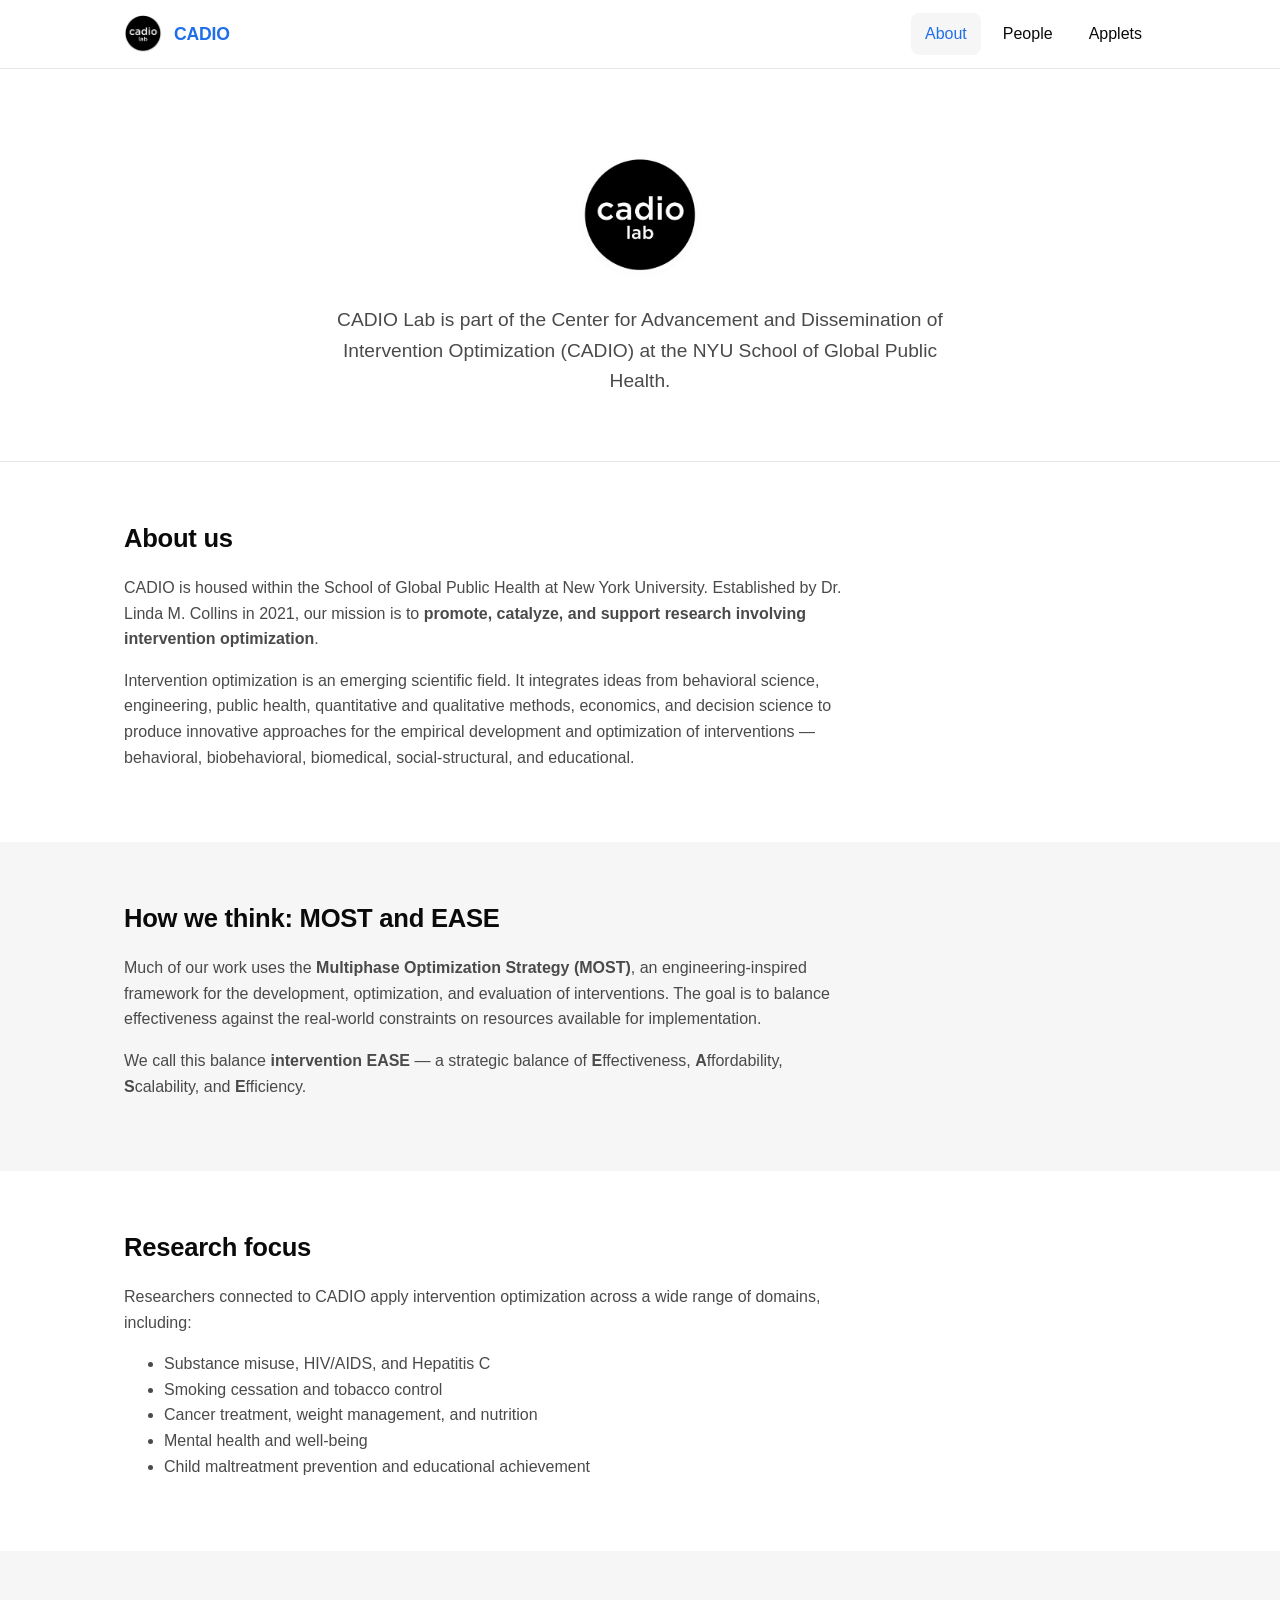
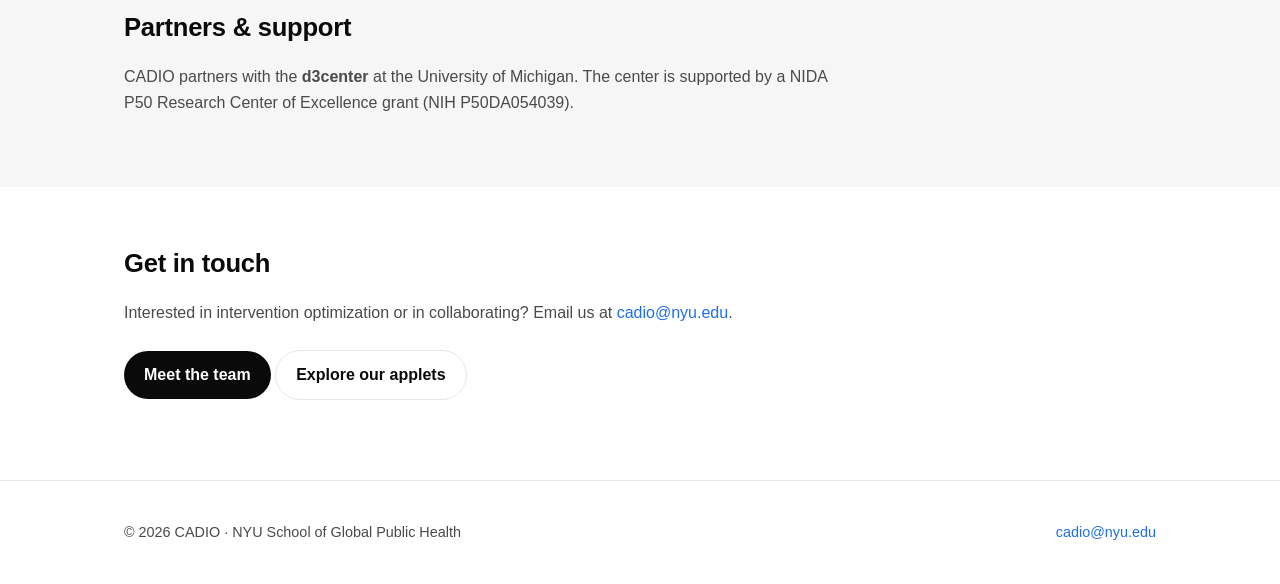
==== index.html @ 73a47a4c "Update hero section content in index.html Removed the h1 heading and updated the paragraph text to p" ====
<!DOCTYPE html>
<html lang="en">
<head>
  <meta charset="UTF-8" />
  <meta name="viewport" content="width=device-width, initial-scale=1.0" />
  <meta name="description" content="CADIO Lab is part of the Center for Advancement and Dissemination of Intervention Optimization (CADIO) at the NYU School of Global Public Health." />
  <link rel="icon" href="assets/logo.png" />
  <link rel="stylesheet" href="css/style.css" />
</head>
<body>
  <!-- ===== Header ===== -->
  <header class="site-header">
    <div class="wrap nav">
      <a class="brand" href="index.html">
        <img src="assets/logo.png" alt="CADIO logo" />
        <span>CADIO</span>
      </a>
      <button class="nav-toggle" aria-label="Toggle navigation">☰</button>
      <nav class="nav-links">
        <a href="index.html" class="active">About</a>
        <a href="people.html">People</a>
        <a href="applets.html">Applets</a>
      </nav>
    </div>
  </header>

  <!-- ===== Hero ===== -->
  <section class="hero">
    <div class="wrap">
      <img class="logo" src="assets/logo.png" alt="CADIO logo" />
      <p class="lead">
CADIO Lab is part of the Center for Advancement and Dissemination of Intervention Optimization (CADIO) at the NYU School of Global Public Health.
      </p>
    </div>
  </section>

  <!-- ===== About ===== -->
  <section class="block">
    <div class="wrap prose">
      <h2>About us</h2>
      <p>
        CADIO is housed within the School of Global Public Health at New York
        University. Established by Dr. Linda M. Collins in 2021, our mission is to
        <strong>promote, catalyze, and support research involving intervention
        optimization</strong>.
      </p>
      <p>
        Intervention optimization is an emerging scientific field. It integrates
        ideas from behavioral science, engineering, public health, quantitative
        and qualitative methods, economics, and decision science to produce
        innovative approaches for the empirical development and optimization of
        interventions — behavioral, biobehavioral, biomedical, social-structural,
        and educational.
      </p>
    </div>
  </section>

  <!-- ===== MOST + EASE ===== -->
  <section class="block alt">
    <div class="wrap prose">
      <h2>How we think: MOST and EASE</h2>
      <p>
        Much of our work uses the <strong>Multiphase Optimization Strategy
        (MOST)</strong>, an engineering-inspired framework for the development,
        optimization, and evaluation of interventions. The goal is to balance
        effectiveness against the real-world constraints on resources available
        for implementation.
      </p>
      <p>
        We call this balance <strong>intervention EASE</strong> — a strategic
        balance of <strong>E</strong>ffectiveness, <strong>A</strong>ffordability,
        <strong>S</strong>calability, and <strong>E</strong>fficiency.
      </p>
    </div>
  </section>

  <!-- ===== Research focus ===== -->
  <section class="block">
    <div class="wrap prose">
      <h2>Research focus</h2>
      <p>Researchers connected to CADIO apply intervention optimization across a wide range of domains, including:</p>
      <ul>
        <li>Substance misuse, HIV/AIDS, and Hepatitis C</li>
        <li>Smoking cessation and tobacco control</li>
        <li>Cancer treatment, weight management, and nutrition</li>
        <li>Mental health and well-being</li>
        <li>Child maltreatment prevention and educational achievement</li>
      </ul>
    </div>
  </section>

  <!-- ===== Partners / funding ===== -->
  <section class="block alt">
    <div class="wrap prose">
      <h2>Partners &amp; support</h2>
      <p>
        CADIO partners with the <strong>d3center</strong> at the University of
        Michigan. The center is supported by a NIDA P50 Research Center of
        Excellence grant (NIH P50DA054039).
      </p>
    </div>
  </section>

  <!-- ===== Contact / CTA ===== -->
  <section class="block">
    <div class="wrap prose">
      <h2>Get in touch</h2>
      <p>
        Interested in intervention optimization or in collaborating? Email us at
        <a href="mailto:cadio@nyu.edu">cadio@nyu.edu</a>.
      </p>
      <a class="btn" href="people.html">Meet the team</a>
      <a class="btn ghost" href="applets.html">Explore our applets</a>
    </div>
  </section>

  <!-- ===== Footer ===== -->
  <footer class="site-footer">
    <div class="wrap">
      <span>© <span id="year"></span> CADIO · NYU School of Global Public Health</span>
      <span><a href="mailto:cadio@nyu.edu">cadio@nyu.edu</a></span>
    </div>
  </footer>

  <script src="js/main.js"></script>
  <script>document.getElementById('year').textContent = new Date().getFullYear();</script>
</body>
</html>
---- css/style.css ----
/* ===========================================================
   CADIO Lab — shared stylesheet
   Edit the variables below to re-theme the whole site.
   =========================================================== */

:root {
  --ink: #0a0a0a;          /* near-black text + logo color   */
  --ink-soft: #4a4a4a;     /* secondary text                 */
  --line: #e6e6e6;         /* hairline borders               */
  --bg: #ffffff;           /* page background                */
  --bg-soft: #f6f6f6;      /* alternating section background  */
  --accent: #1f6feb;       /* single accent (links, buttons) */
  --maxw: 1080px;          /* content width                  */
  --radius: 14px;
  --shadow: 0 1px 2px rgba(0,0,0,.04), 0 8px 24px rgba(0,0,0,.06);
  --font: -apple-system, BlinkMacSystemFont, "Segoe UI", Roboto, Helvetica,
          Arial, "Apple Color Emoji", sans-serif;
}

* { box-sizing: border-box; }

html { scroll-behavior: smooth; }

body {
  margin: 0;
  font-family: var(--font);
  color: var(--ink);
  background: var(--bg);
  line-height: 1.6;
  -webkit-font-smoothing: antialiased;
}

a { color: var(--accent); text-decoration: none; }
a:hover { text-decoration: underline; }

img { max-width: 100%; display: block; }

.wrap { max-width: var(--maxw); margin: 0 auto; padding: 0 24px; }

/* ---------- Header / nav ---------- */
.site-header {
  position: sticky;
  top: 0;
  z-index: 50;
  background: rgba(255, 255, 255, 0.9);
  backdrop-filter: saturate(180%) blur(10px);
  border-bottom: 1px solid var(--line);
}

.nav {
  display: flex;
  align-items: center;
  justify-content: space-between;
  height: 68px;
}

.brand { display: flex; align-items: center; gap: 12px; }
.brand img { width: 38px; height: 38px; border-radius: 50%; }
.brand span { font-weight: 700; font-size: 1.1rem; letter-spacing: -0.01em; }
.brand:hover { text-decoration: none; }

.nav-links { display: flex; align-items: center; gap: 8px; }
.nav-links a {
  color: var(--ink);
  padding: 8px 14px;
  border-radius: 8px;
  font-weight: 500;
}
.nav-links a:hover { background: var(--bg-soft); text-decoration: none; }
.nav-links a.active { color: var(--accent); background: var(--bg-soft); }

.nav-toggle {
  display: none;
  background: none;
  border: 1px solid var(--line);
  border-radius: 8px;
  padding: 8px 10px;
  cursor: pointer;
  font-size: 1.1rem;
}

/* ---------- Hero ---------- */
.hero {
  padding: 88px 0 64px;
  text-align: center;
  border-bottom: 1px solid var(--line);
}
.hero img.logo { width: 120px; height: 120px; border-radius: 50%; margin: 0 auto 28px; }
.hero h1 { font-size: clamp(2rem, 5vw, 3.2rem); margin: 0 0 12px; letter-spacing: -0.02em; }
.hero p.lead { font-size: 1.2rem; color: var(--ink-soft); max-width: 640px; margin: 0 auto; }

/* ---------- Page header (sub-pages) ---------- */
.page-head { padding: 64px 0 32px; border-bottom: 1px solid var(--line); }
.page-head h1 { font-size: clamp(1.8rem, 4vw, 2.6rem); margin: 0 0 8px; letter-spacing: -0.02em; }
.page-head p { color: var(--ink-soft); font-size: 1.1rem; margin: 0; max-width: 680px; }

/* ---------- Generic sections ---------- */
section.block { padding: 56px 0; }
section.block.alt { background: var(--bg-soft); }
section.block h2 { font-size: 1.6rem; margin: 0 0 16px; letter-spacing: -0.01em; }
.prose p { color: var(--ink-soft); max-width: 720px; }
.prose ul { color: var(--ink-soft); max-width: 720px; }

/* ---------- Buttons ---------- */
.btn {
  display: inline-block;
  background: var(--ink);
  color: #fff;
  padding: 11px 20px;
  border-radius: 999px;
  font-weight: 600;
  margin-top: 8px;
}
.btn:hover { text-decoration: none; opacity: 0.9; }
.btn.ghost { background: transparent; color: var(--ink); border: 1px solid var(--line); }

/* ---------- Card grids (people + applets) ---------- */
.grid {
  display: grid;
  gap: 22px;
  grid-template-columns: repeat(auto-fill, minmax(240px, 1fr));
  margin-top: 8px;
}

.card {
  border: 1px solid var(--line);
  border-radius: var(--radius);
  background: var(--bg);
  padding: 22px;
  transition: transform .15s ease, box-shadow .15s ease;
}
.card:hover { transform: translateY(-3px); box-shadow: var(--shadow); }

/* People card */
.person { text-align: center; }
.person img,
.person .avatar {
  width: 104px; height: 104px;
  border-radius: 50%;
  object-fit: cover;
  margin: 0 auto 14px;
  background: var(--bg-soft);
}
.person .avatar {
  display: flex; align-items: center; justify-content: center;
  background: var(--ink);
  color: #fff;
  font-weight: 700;
  font-size: 1.7rem;
  letter-spacing: 0.02em;
}
.person h3 { margin: 0 0 2px; font-size: 1.1rem; }
.person .role { color: var(--accent); font-size: 0.92rem; font-weight: 600; }
.person .affil { color: var(--ink-soft); font-size: 0.86rem; margin: 8px 0 0; }
.person .bio { color: var(--ink-soft); font-size: 0.9rem; margin: 10px 0 0; }
.person .links { margin-top: 12px; display: flex; gap: 12px; justify-content: center; font-size: 0.88rem; }

/* Compact card for the large ambassador roster */
.grid.compact { grid-template-columns: repeat(auto-fill, minmax(220px, 1fr)); gap: 16px; }
.grid.compact .card { padding: 18px; }
.grid.compact .avatar { width: 76px; height: 76px; font-size: 1.25rem; }
.grid.compact h3 { font-size: 1rem; }

/* Applet card */
.applet h3 { margin: 0 0 8px; font-size: 1.2rem; }
.applet p { color: var(--ink-soft); font-size: 0.95rem; margin: 0 0 16px; }
.applet .tags { display: flex; flex-wrap: wrap; gap: 6px; margin: 0 0 16px; }
.applet .tag {
  font-size: 0.75rem; font-weight: 600;
  color: var(--ink-soft);
  background: var(--bg-soft);
  border: 1px solid var(--line);
  padding: 3px 10px; border-radius: 999px;
}
.applet .mirror-note { font-size: 0.82rem; color: var(--ink-soft); margin: 0 0 12px; }
.applet .launch-row { display: flex; flex-wrap: wrap; gap: 10px; }
.applet .launch-row .btn { margin-top: 0; }

/* Section label for grouping people */
.group-label {
  font-size: 0.8rem; font-weight: 700; text-transform: uppercase;
  letter-spacing: 0.08em; color: var(--ink-soft);
  margin: 40px 0 4px;
}
.group-label:first-of-type { margin-top: 8px; }

/* ---------- Footer ---------- */
.site-footer {
  border-top: 1px solid var(--line);
  padding: 40px 0;
  margin-top: 24px;
  color: var(--ink-soft);
  font-size: 0.9rem;
}
.site-footer .wrap { display: flex; justify-content: space-between; flex-wrap: wrap; gap: 12px; }

/* ---------- Responsive ---------- */
@media (max-width: 720px) {
  .nav-toggle { display: block; }
  .nav-links {
    display: none;
    position: absolute;
    top: 68px; left: 0; right: 0;
    flex-direction: column;
    align-items: stretch;
    gap: 0;
    background: var(--bg);
    border-bottom: 1px solid var(--line);
    padding: 8px 16px 16px;
  }
  .nav-links.open { display: flex; }
  .nav-links a { padding: 12px 14px; }
}
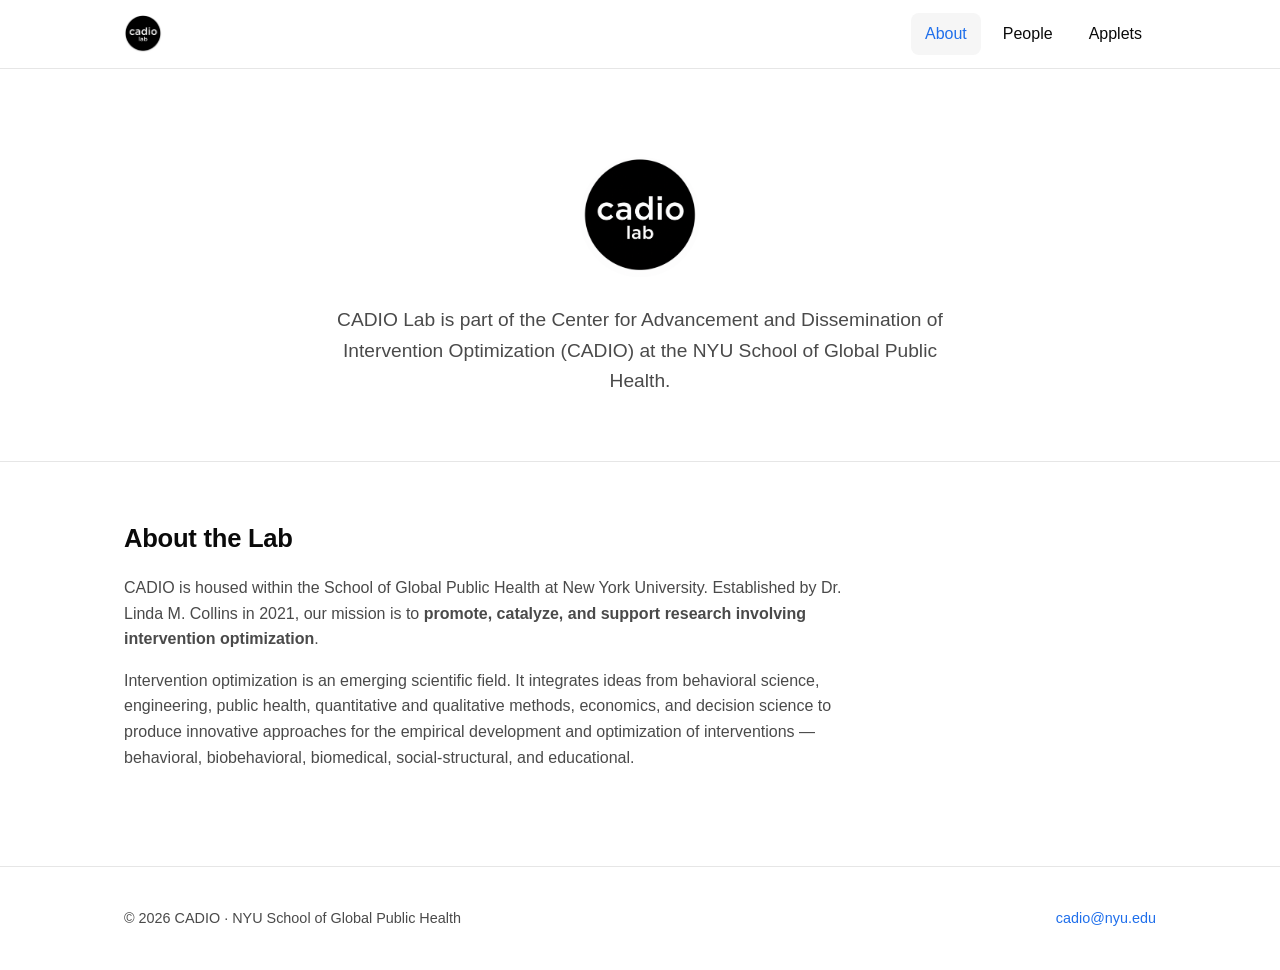
==== commit 6137c83b: "Revise About section and remove unnecessary content Updated the 'About' section title and removed se" ====
--- a/index.html
+++ b/index.html
@@ -13,7 +13,6 @@
     <div class="wrap nav">
       <a class="brand" href="index.html">
         <img src="assets/logo.png" alt="CADIO logo" />
-        <span>CADIO</span>
       </a>
       <button class="nav-toggle" aria-label="Toggle navigation">☰</button>
       <nav class="nav-links">
@@ -37,7 +36,7 @@
   <!-- ===== About ===== -->
   <section class="block">
     <div class="wrap prose">
-      <h2>About us</h2>
+      <h2>About the Lab</h2>
       <p>
         CADIO is housed within the School of Global Public Health at New York
         University. Established by Dr. Linda M. Collins in 2021, our mission is to
@@ -55,65 +54,6 @@
     </div>
   </section>
 
-  <!-- ===== MOST + EASE ===== -->
-  <section class="block alt">
-    <div class="wrap prose">
-      <h2>How we think: MOST and EASE</h2>
-      <p>
-        Much of our work uses the <strong>Multiphase Optimization Strategy
-        (MOST)</strong>, an engineering-inspired framework for the development,
-        optimization, and evaluation of interventions. The goal is to balance
-        effectiveness against the real-world constraints on resources available
-        for implementation.
-      </p>
-      <p>
-        We call this balance <strong>intervention EASE</strong> — a strategic
-        balance of <strong>E</strong>ffectiveness, <strong>A</strong>ffordability,
-        <strong>S</strong>calability, and <strong>E</strong>fficiency.
-      </p>
-    </div>
-  </section>
-
-  <!-- ===== Research focus ===== -->
-  <section class="block">
-    <div class="wrap prose">
-      <h2>Research focus</h2>
-      <p>Researchers connected to CADIO apply intervention optimization across a wide range of domains, including:</p>
-      <ul>
-        <li>Substance misuse, HIV/AIDS, and Hepatitis C</li>
-        <li>Smoking cessation and tobacco control</li>
-        <li>Cancer treatment, weight management, and nutrition</li>
-        <li>Mental health and well-being</li>
-        <li>Child maltreatment prevention and educational achievement</li>
-      </ul>
-    </div>
-  </section>
-
-  <!-- ===== Partners / funding ===== -->
-  <section class="block alt">
-    <div class="wrap prose">
-      <h2>Partners &amp; support</h2>
-      <p>
-        CADIO partners with the <strong>d3center</strong> at the University of
-        Michigan. The center is supported by a NIDA P50 Research Center of
-        Excellence grant (NIH P50DA054039).
-      </p>
-    </div>
-  </section>
-
-  <!-- ===== Contact / CTA ===== -->
-  <section class="block">
-    <div class="wrap prose">
-      <h2>Get in touch</h2>
-      <p>
-        Interested in intervention optimization or in collaborating? Email us at
-        <a href="mailto:cadio@nyu.edu">cadio@nyu.edu</a>.
-      </p>
-      <a class="btn" href="people.html">Meet the team</a>
-      <a class="btn ghost" href="applets.html">Explore our applets</a>
-    </div>
-  </section>
-
   <!-- ===== Footer ===== -->
   <footer class="site-footer">
     <div class="wrap">
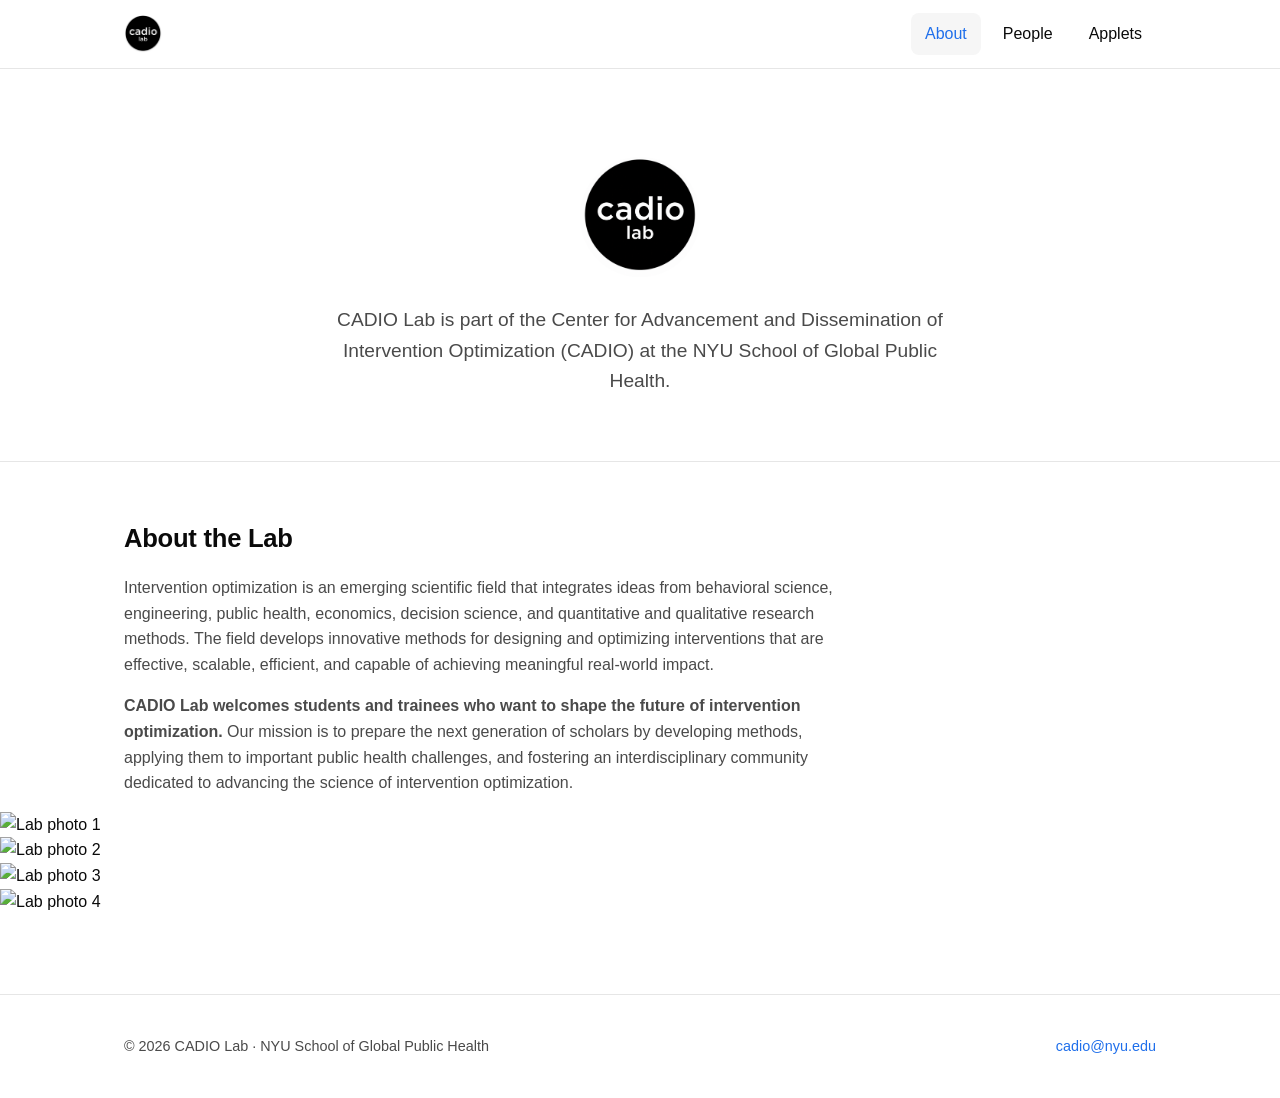
==== commit 7bcebf68: "Revise CADIO Lab description and footer text Updated the content about CADIO Lab and its mission, em" ====
--- a/index.html
+++ b/index.html
@@ -38,26 +38,39 @@
     <div class="wrap prose">
       <h2>About the Lab</h2>
       <p>
-        CADIO is housed within the School of Global Public Health at New York
-        University. Established by Dr. Linda M. Collins in 2021, our mission is to
-        <strong>promote, catalyze, and support research involving intervention
-        optimization</strong>.
+        Intervention optimization is an emerging scientific field that 
+        integrates ideas from behavioral science, engineering, public health,
+        economics, decision science, and quantitative and qualitative research 
+        methods. The field develops innovative methods for designing and 
+        optimizing interventions that are effective, scalable, efficient, and
+        capable of achieving meaningful real-world impact.
       </p>
       <p>
-        Intervention optimization is an emerging scientific field. It integrates
-        ideas from behavioral science, engineering, public health, quantitative
-        and qualitative methods, economics, and decision science to produce
-        innovative approaches for the empirical development and optimization of
-        interventions — behavioral, biobehavioral, biomedical, social-structural,
-        and educational.
-      </p>
+<strong>CADIO Lab welcomes students and trainees who want to shape the future of 
+        intervention optimization.</strong> Our mission is to prepare the next 
+        generation of scholars by developing methods, applying them to important
+        public health challenges, and fostering an interdisciplinary community 
+        dedicated to advancing the science of intervention optimization.
+        </p>
+     
     </div>
+
+    <div class="photo-carousel">
+    <div class="carousel-track">
+
+    <img src="assets/lab1.jpg" alt="Lab photo 1">
+    <img src="assets/lab2.jpg" alt="Lab photo 2">
+    <img src="assets/lab3.jpg" alt="Lab photo 3">
+    <img src="assets/lab4.jpg" alt="Lab photo 4">
+
+  </div>
+</div>
   </section>
 
   <!-- ===== Footer ===== -->
   <footer class="site-footer">
     <div class="wrap">
-      <span>© <span id="year"></span> CADIO · NYU School of Global Public Health</span>
+      <span>© <span id="year"></span> CADIO Lab · NYU School of Global Public Health</span>
       <span><a href="mailto:cadio@nyu.edu">cadio@nyu.edu</a></span>
     </div>
   </footer>
--- a/css/style.css
+++ b/css/style.css
@@ -211,3 +211,59 @@
   .nav-links.open { display: flex; }
   .nav-links a { padding: 12px 14px; }
 }
+
+/* ---------- Faculty profile ---------- */
+
+.faculty-profile {
+    display: flex;
+    align-items: flex-start;
+    gap: 32px;
+}
+
+.faculty-photo {
+    width: 240px;
+    height: 240px;
+    object-fit: cover;
+    border-radius: 8px;
+    flex-shrink: 0;
+}
+
+.faculty-info {
+    flex: 1;
+}
+
+.faculty-info h2 {
+    margin: 0 0 6px;
+    font-size: 2rem;
+}
+
+.faculty-title {
+    color: var(--accent);
+    font-weight: 600;
+    margin-bottom: 18px;
+}
+
+.faculty-info p {
+    color: var(--ink-soft);
+    margin-bottom: 14px;
+}
+
+@media (max-width: 720px) {
+
+    .faculty-profile {
+        flex-direction: column;
+        align-items: center;
+        text-align: center;
+    }
+
+.faculty-photo {
+    width: 240px !important;
+    height: 240px !important;
+    max-width: 240px !important;
+    max-height: 240px !important;
+    object-fit: cover;
+    border-radius: 8px;
+    flex-shrink: 0;
+}
+
+}
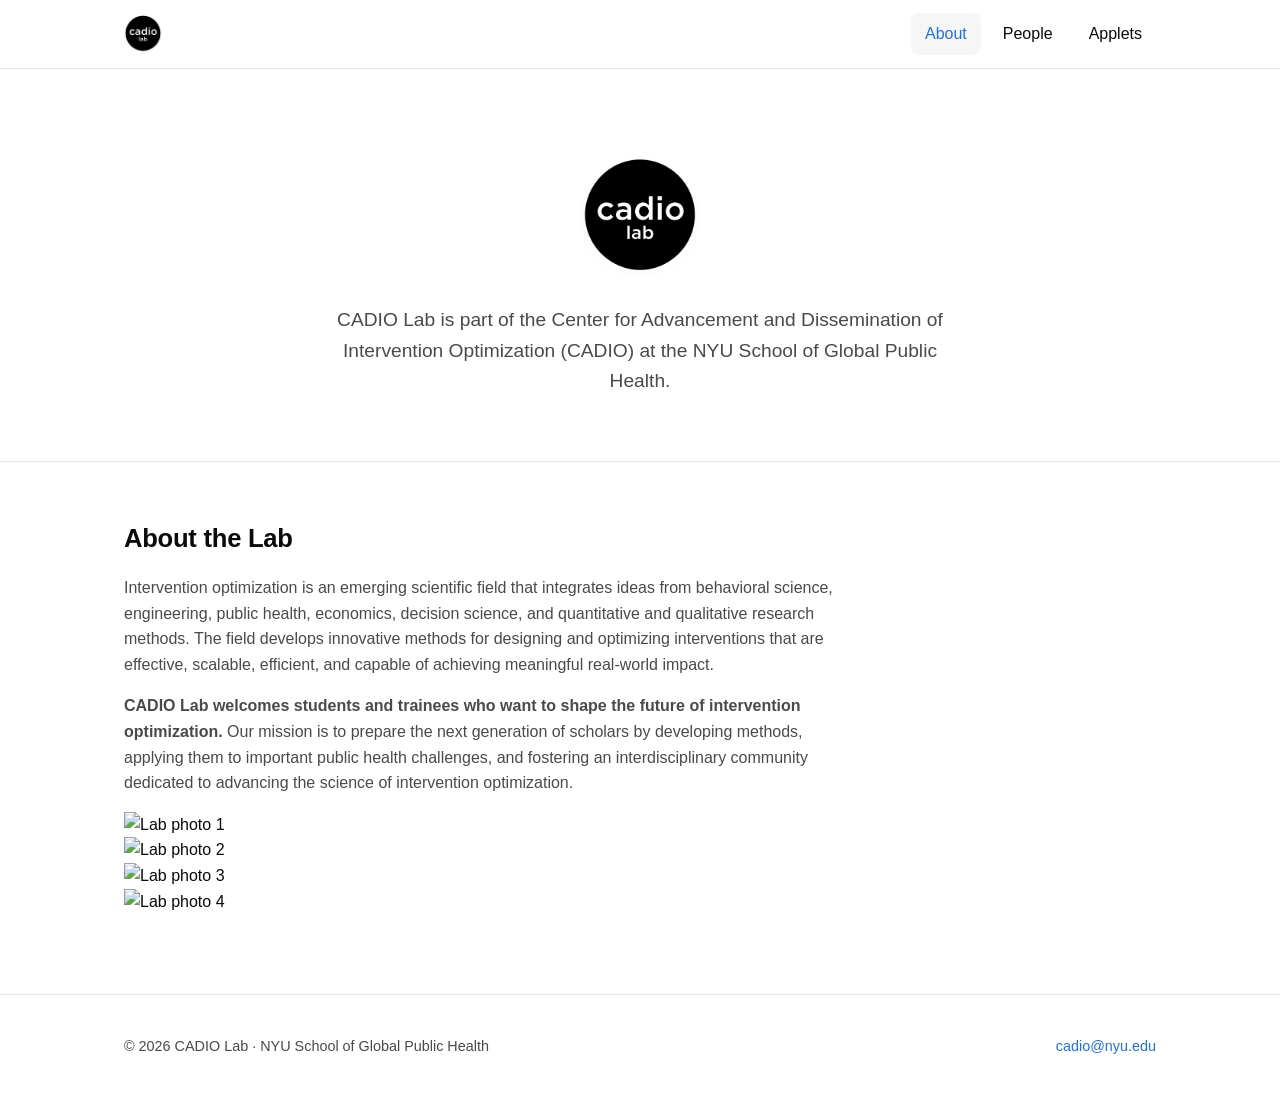
==== commit 91aaf836: "Update image file extensions from .jpg to .jpeg" ====
--- a/index.html
+++ b/index.html
@@ -53,19 +53,17 @@
         dedicated to advancing the science of intervention optimization.
         </p>
      
+     <div class="photo-carousel">
+      <div class="carousel-track">
+        <img src="assets/Rox poster.jpeg" alt="Lab photo 1">
+        <img src="assets/augustus poster.jpeg" alt="Lab photo 2">
+        <img src="assets/seth poster.jpeg" alt="Lab photo 3">
+        <img src="assets/Lab lunch.jpeg" alt="Lab photo 4">
+      </div>
     </div>
 
-    <div class="photo-carousel">
-    <div class="carousel-track">
-
-    <img src="assets/lab1.jpg" alt="Lab photo 1">
-    <img src="assets/lab2.jpg" alt="Lab photo 2">
-    <img src="assets/lab3.jpg" alt="Lab photo 3">
-    <img src="assets/lab4.jpg" alt="Lab photo 4">
-
   </div>
-</div>
-  </section>
+</section>
 
   <!-- ===== Footer ===== -->
   <footer class="site-footer">
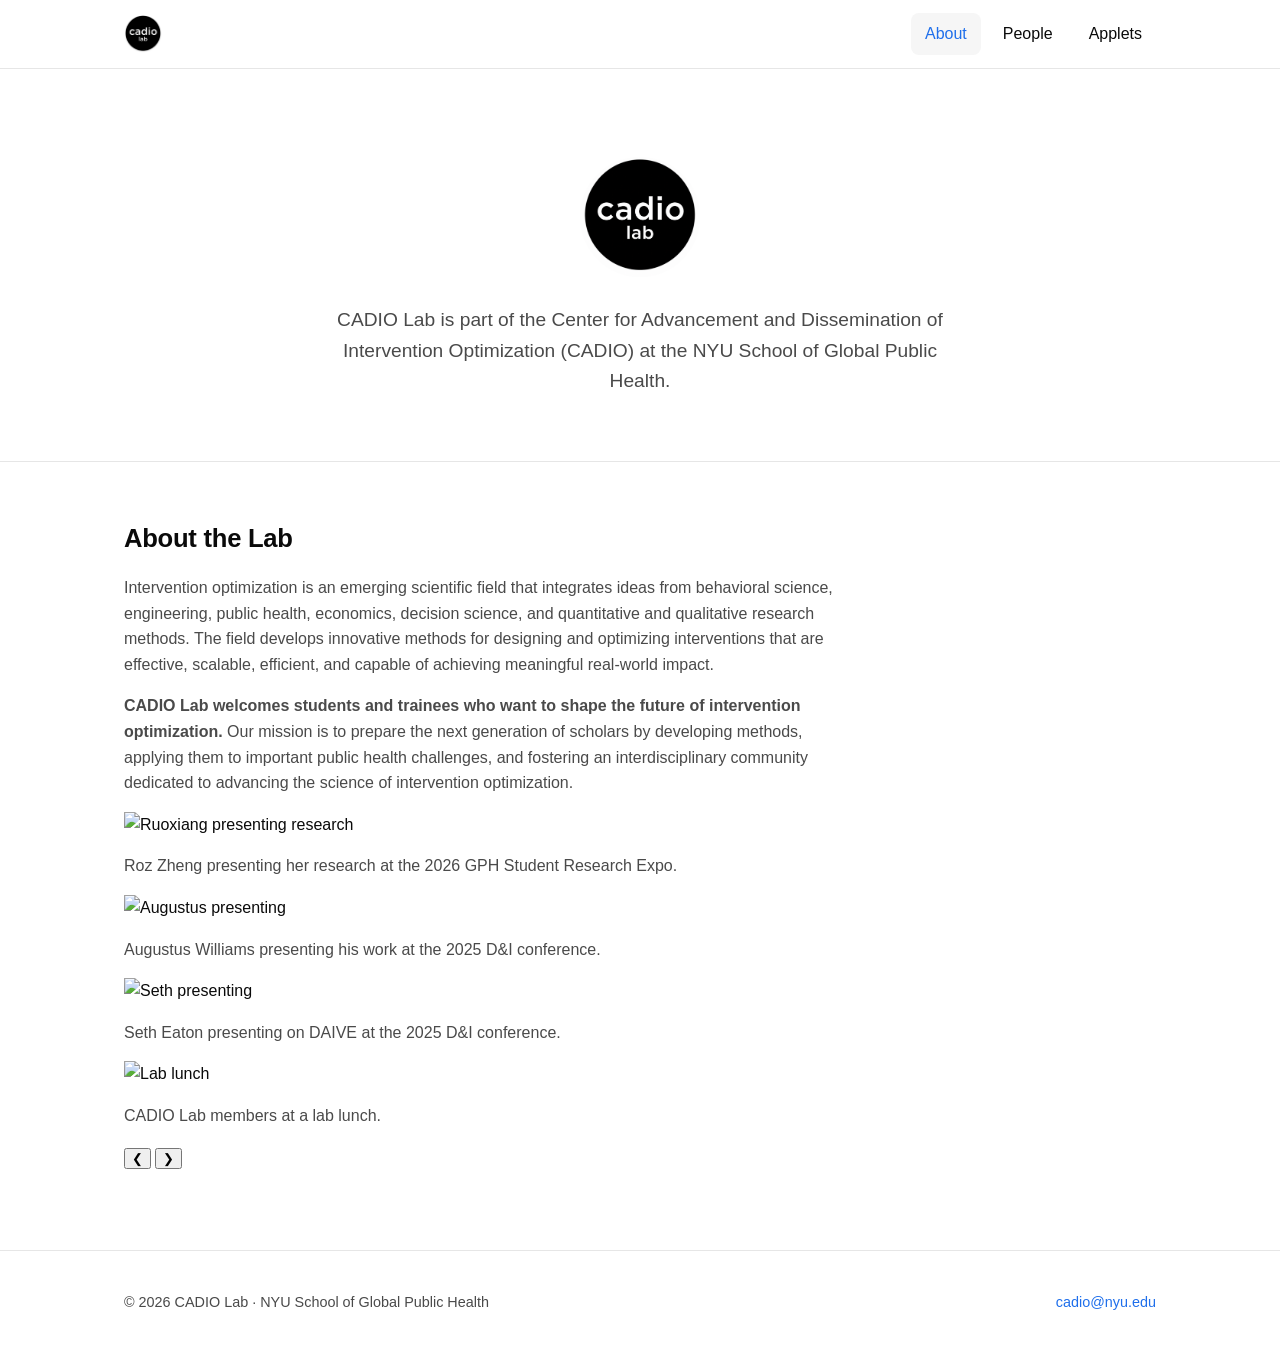
==== commit 8d4b30ce: "Fix image file names in carousel" ====
--- a/index.html
+++ b/index.html
@@ -53,16 +53,32 @@
         dedicated to advancing the science of intervention optimization.
         </p>
      
-     <div class="photo-carousel">
-      <div class="carousel-track">
-        <img src="assets/Rox poster.jpeg" alt="Lab photo 1">
-        <img src="assets/augustus poster.jpeg" alt="Lab photo 2">
-        <img src="assets/seth poster.jpeg" alt="Lab photo 3">
-        <img src="assets/Lab lunch.jpeg" alt="Lab photo 4">
-      </div>
-    </div>
+     <div class="carousel">
 
+  <div class="slide active">
+    <img src="assets/Rox poster.jpeg" alt="Ruoxiang presenting research">
+    <p class="caption">Roz Zheng presenting her research at the 2026 GPH Student Research Expo.</p>
   </div>
+
+  <div class="slide">
+    <img src="assets/augustus poster.jpeg" alt="Augustus presenting">
+    <p class="caption">Augustus Williams presenting his work at the 2025 D&I conference.</p>
+  </div>
+
+  <div class="slide">
+    <img src="assets/seth poster.jpeg" alt="Seth presenting">
+    <p class="caption">Seth Eaton presenting on DAIVE at the 2025 D&I conference.</p>
+  </div>
+
+  <div class="slide">
+    <img src="assets/Lab lunch.jpeg" alt="Lab lunch">
+    <p class="caption">CADIO Lab members at a lab lunch.</p>
+  </div>
+
+  <button class="prev">&#10094;</button>
+  <button class="next">&#10095;</button>
+
+</div>
 </section>
 
   <!-- ===== Footer ===== -->
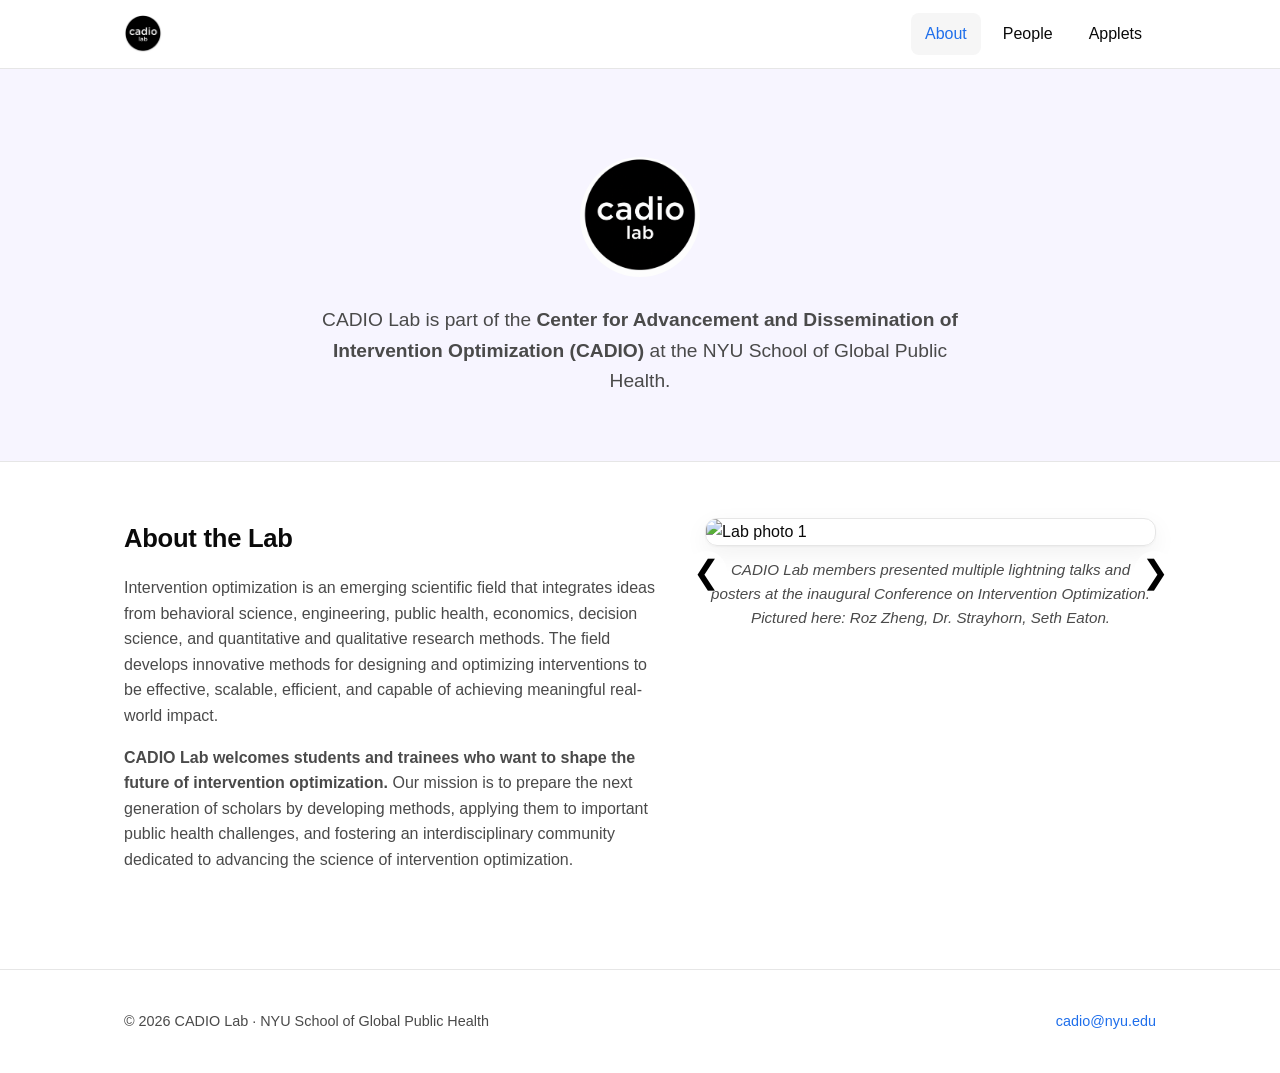
==== commit 65f2b108: "Add title to index.html for SEO enhancement" ====
--- a/index.html
+++ b/index.html
@@ -3,7 +3,8 @@
 <head>
   <meta charset="UTF-8" />
   <meta name="viewport" content="width=device-width, initial-scale=1.0" />
-  <meta name="description" content="CADIO Lab is part of the Center for Advancement and Dissemination of Intervention Optimization (CADIO) at the NYU School of Global Public Health." />
+  <title>CADIO Lab at NYU School of Global Public Health | Intervention Optimization Research, Methods and Applications | Directed by Dr. Jillian Strayhorn</title>
+  <meta name="description" content="CADIO Lab, directed by Dr. Jillian Strayhorn, is part of the Center for Advancement and Dissemination of Intervention Optimization (CADIO) at the NYU School of Global Public Health." />
   <link rel="icon" href="assets/logo.png" />
   <link rel="stylesheet" href="css/style.css" />
 </head>
@@ -28,57 +29,72 @@
     <div class="wrap">
       <img class="logo" src="assets/logo.png" alt="CADIO logo" />
       <p class="lead">
-CADIO Lab is part of the Center for Advancement and Dissemination of Intervention Optimization (CADIO) at the NYU School of Global Public Health.
+CADIO Lab is part of the <strong> Center for Advancement and Dissemination of Intervention Optimization (CADIO) </strong>at the NYU School of Global Public Health.
       </p>
     </div>
   </section>
 
-  <!-- ===== About ===== -->
-  <section class="block">
-    <div class="wrap prose">
+<section class="block">
+  <div class="wrap about-layout">
+
+    <!-- LEFT: text -->
+    <div class="about-text prose">
       <h2>About the Lab</h2>
+
       <p>
         Intervention optimization is an emerging scientific field that 
         integrates ideas from behavioral science, engineering, public health,
         economics, decision science, and quantitative and qualitative research 
         methods. The field develops innovative methods for designing and 
-        optimizing interventions that are effective, scalable, efficient, and
+        optimizing interventions to be effective, scalable, efficient, and
         capable of achieving meaningful real-world impact.
       </p>
+
       <p>
-<strong>CADIO Lab welcomes students and trainees who want to shape the future of 
+        <strong>CADIO Lab welcomes students and trainees who want to shape the future of 
         intervention optimization.</strong> Our mission is to prepare the next 
         generation of scholars by developing methods, applying them to important
         public health challenges, and fostering an interdisciplinary community 
         dedicated to advancing the science of intervention optimization.
-        </p>
-     
-     <div class="carousel">
+      </p>
+    </div>
 
-  <div class="slide active">
-    <img src="assets/Rox poster.jpeg" alt="Ruoxiang presenting research">
-    <p class="caption">Roz Zheng presenting her research at the 2026 GPH Student Research Expo.</p>
+    <!-- RIGHT: carousel -->
+    <div class="carousel">
+      <div class="slide active">
+        <img src="assets/IO conf.jpeg" alt="Lab photo 1">
+        <p class="caption">CADIO Lab members presented multiple lightning talks and posters at the inaugural Conference on Intervention Optimization. Pictured here: Roz Zheng, Dr. Strayhorn, Seth Eaton.</p>
+      </div>
+
+      <div class="slide">
+        <img src="assets/augustus poster.jpeg" alt="Lab photo 2">
+        <p class="caption">Augustus Williams presenting his work at the D&I conference.</p>
+      </div>
+
+      <div class="slide">
+        <img src="assets/Rox poster.jpeg" alt="Lab photo 3">
+        <p class="caption">Roz Zheng presenting her research at the GPH Student Expo.</p>
+      </div>
+
+      <div class="slide">
+        <img src="assets/seth poster.jpeg" alt="Lab photo 4">
+        <p class="caption">Seth Eaton presenting on DAIVE at the D&I conference. </p>
+      </div>
+
+      <div class="slide">
+        <img src="assets/10years2.jpg" alt="Lab photo 5">
+        <p class="caption">CADIO celebrates the 10 year anniversary of NYU GPH.</p>
+      </div>
+      
+      <div class="slide">
+        <img src="assets/Lab lunch.jpeg" alt="Lab photo 5">
+        <p class="caption">CADIO Lab members at a lab lunch.</p>
+      </div>
+      <button class="prev">&#10094;</button>
+      <button class="next">&#10095;</button>
+    </div>
+
   </div>
-
-  <div class="slide">
-    <img src="assets/augustus poster.jpeg" alt="Augustus presenting">
-    <p class="caption">Augustus Williams presenting his work at the 2025 D&I conference.</p>
-  </div>
-
-  <div class="slide">
-    <img src="assets/seth poster.jpeg" alt="Seth presenting">
-    <p class="caption">Seth Eaton presenting on DAIVE at the 2025 D&I conference.</p>
-  </div>
-
-  <div class="slide">
-    <img src="assets/Lab lunch.jpeg" alt="Lab lunch">
-    <p class="caption">CADIO Lab members at a lab lunch.</p>
-  </div>
-
-  <button class="prev">&#10094;</button>
-  <button class="next">&#10095;</button>
-
-</div>
 </section>
 
   <!-- ===== Footer ===== -->
--- a/css/style.css
+++ b/css/style.css
@@ -84,6 +84,7 @@
   padding: 88px 0 64px;
   text-align: center;
   border-bottom: 1px solid var(--line);
+  background: #f7f5ff;
 }
 .hero img.logo { width: 120px; height: 120px; border-radius: 50%; margin: 0 auto 28px; }
 .hero h1 { font-size: clamp(2rem, 5vw, 3.2rem); margin: 0 0 12px; letter-spacing: -0.02em; }
@@ -267,3 +268,120 @@
 }
 
 }
+
+.carousel {
+    position: relative;
+    max-width: 700px;
+    margin: 40px auto;
+    transition: height 0.4s ease;
+}
+
+.slide {
+    display: none;
+}
+
+.slide.active {
+    display: block;
+}
+
+.slide img {
+    display: block;
+    width: 100%;
+    height: auto;
+    max-height: 550px;
+    margin: 0 auto;
+    object-fit: contain;
+    border-radius: 12px;
+    border: 1px solid var(--line);
+    box-shadow: var(--shadow);
+}
+
+.caption {
+    margin-top: 12px;
+    text-align: center;
+    color: var(--ink-soft);
+    font-size: 0.95rem;
+    font-style: italic;
+}
+.prev,
+.next {
+    position: absolute;
+    top: 42%;
+    transform: translateY(-50%);
+    border: none;
+    background: rgba(255,255,255,.85);
+    font-size: 2rem;
+    width: 42px;
+    height: 42px;
+    border-radius: 50%;
+    cursor: pointer;
+}
+
+.prev {
+    left: -20px;
+}
+
+.next {
+    right: -20px;
+}
+
+.prev:hover,
+.next:hover {
+    background: white;
+}
+
+.about-layout {
+  display: flex;
+  gap: 40px;
+  align-items: flex-start;
+}
+
+/* Left column (text) */
+.about-text {
+  flex: 1.1;
+}
+
+/* Right column (carousel) */
+.about-layout .carousel {
+  flex: 1;
+  max-width: 520px;
+  margin: 0;
+}
+
+/* Responsive: stack on mobile */
+@media (max-width: 900px) {
+  .about-layout {
+    flex-direction: column;
+  }
+
+  .about-layout .carousel {
+    max-width: 100%;
+  }
+}
+
+.about-layout {
+  display: flex;
+  gap: 40px;
+  align-items: flex-start;
+}
+
+.about-text {
+  flex: 1.2;
+}
+
+.about-layout .carousel {
+  flex: 1;
+  max-width: 520px;
+  position: relative;
+}
+
+/* mobile stacking */
+@media (max-width: 900px) {
+  .about-layout {
+    flex-direction: column;
+  }
+
+  .about-layout .carousel {
+    max-width: 100%;
+  }
+}
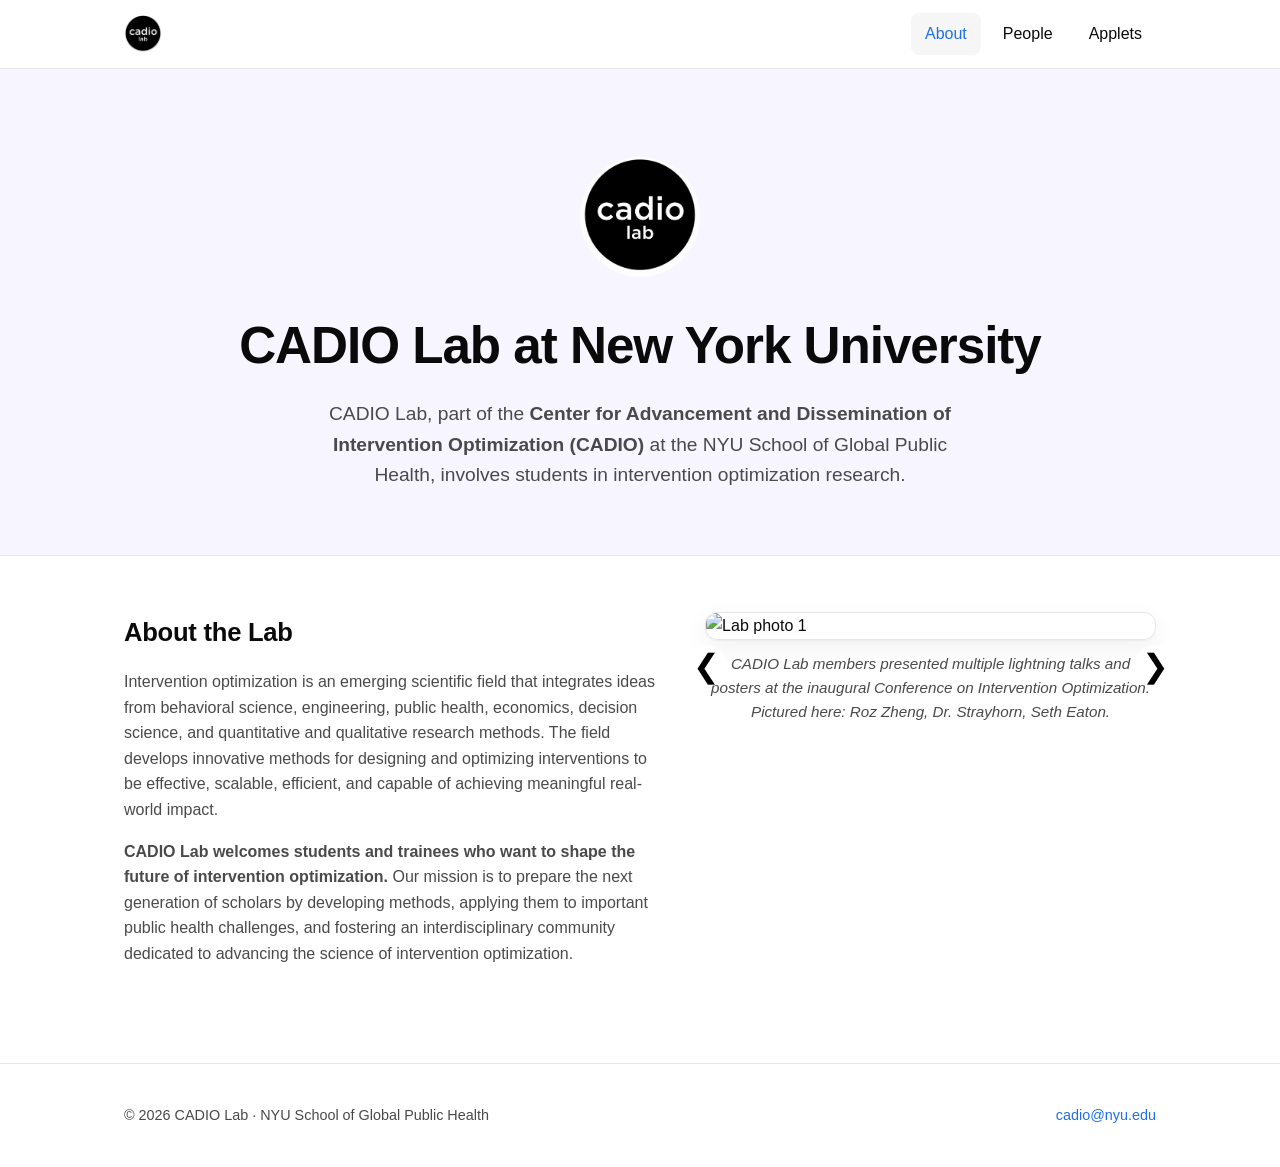
==== commit ec76d2d1: "Update hero section heading and description" ====
--- a/index.html
+++ b/index.html
@@ -28,8 +28,11 @@
   <section class="hero">
     <div class="wrap">
       <img class="logo" src="assets/logo.png" alt="CADIO logo" />
+<h1 class="visually-hidden">
+  CADIO Lab at New York University
+</h1>
       <p class="lead">
-CADIO Lab is part of the <strong> Center for Advancement and Dissemination of Intervention Optimization (CADIO) </strong>at the NYU School of Global Public Health.
+CADIO Lab, part of the <strong> Center for Advancement and Dissemination of Intervention Optimization (CADIO) </strong>at the NYU School of Global Public Health, involves students in intervention optimization research.
       </p>
     </div>
   </section>
